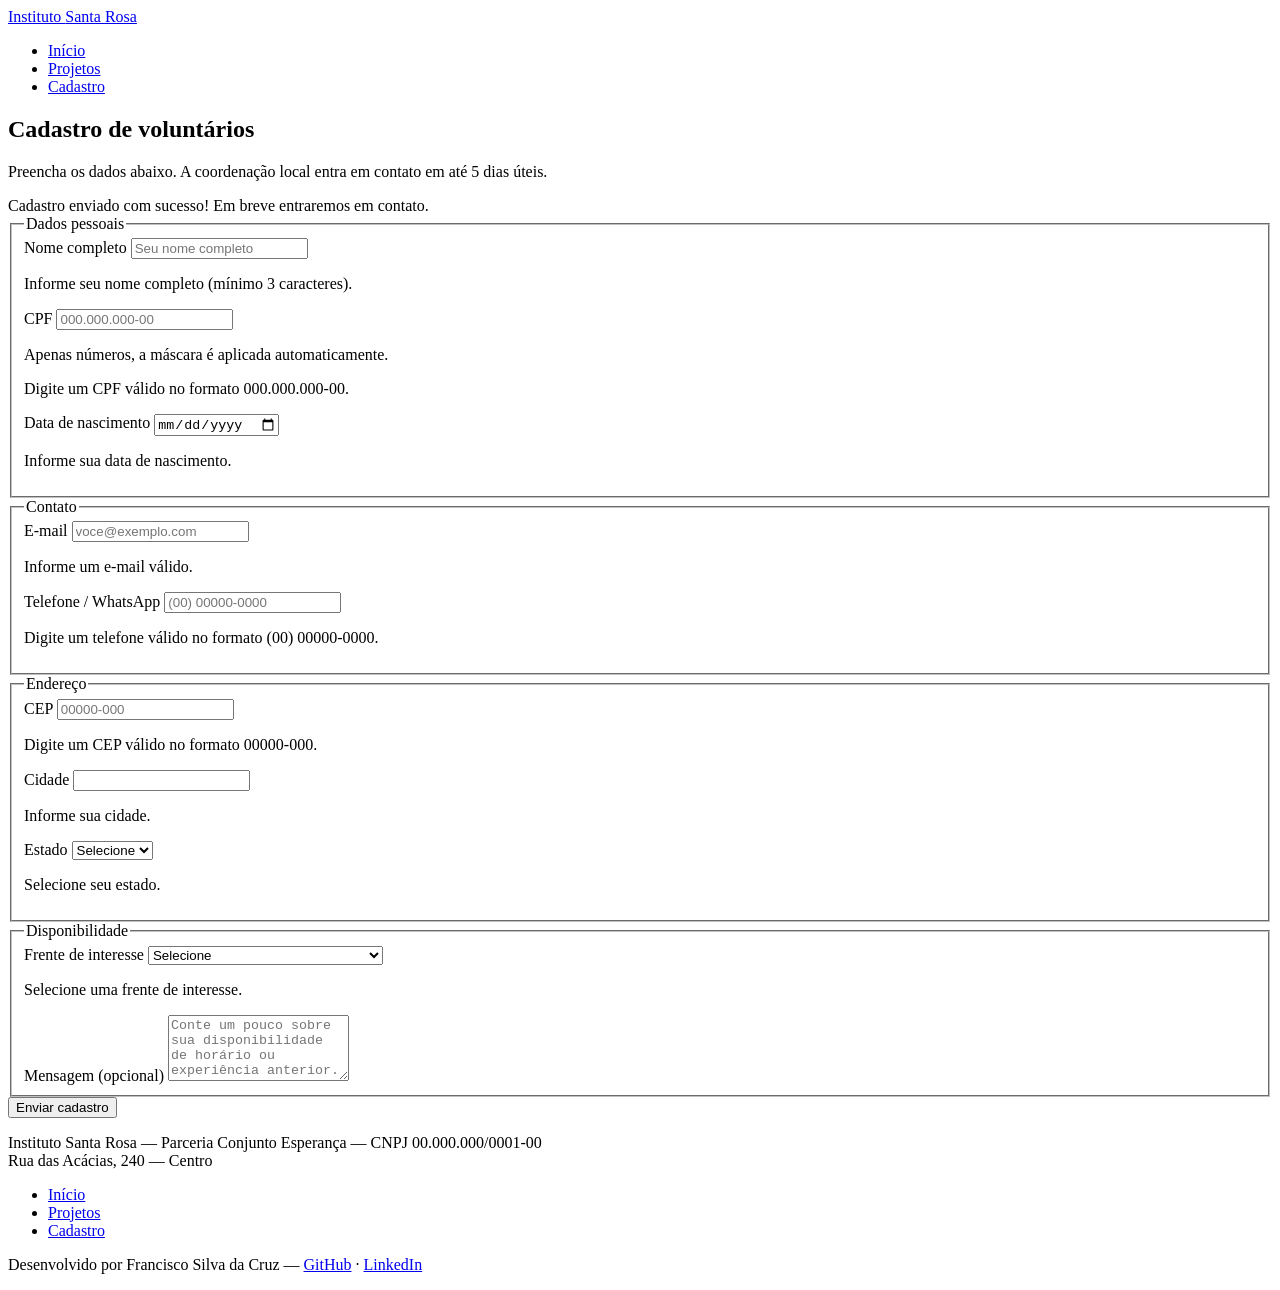
==== cadastro.html @ 95922c51 "Rename cadastro-1.html to cadastro.html" ====
<!DOCTYPE html>
<html lang="pt-BR">
<head>
<meta charset="UTF-8">
<meta name="viewport" content="width=device-width, initial-scale=1.0">
<title>Cadastro de voluntários — Instituto Santa Rosa</title>
<meta name="description" content="Cadastre-se como voluntário do Instituto Santa Rosa — Parceria Conjunto Esperança.">
<link rel="preconnect" href="https://fonts.googleapis.com">
<link href="https://fonts.googleapis.com/css2?family=Fraunces:ital,wght@0,500;0,600;1,500&family=Work+Sans:wght@400;500;600&display=swap" rel="stylesheet">
<link rel="stylesheet" href="style.css">
</head>
<body>

<header class="site-header">
  <div class="header-inner">
    <a href="index.html" class="brand">Instituto <span>Santa Rosa</span></a>
    <nav class="main-nav" aria-label="Navegação principal">
      <ul>
        <li><a href="index.html">Início</a></li>
        <li><a href="projetos.html">Projetos</a></li>
        <li><a href="cadastro.html" aria-current="page">Cadastro</a></li>
      </ul>
    </nav>
  </div>
</header>

<main>
  <section>
    <div class="wrap">
      <div class="section-head">
        <h2>Cadastro de voluntários</h2>
        <p>Preencha os dados abaixo. A coordenação local entra em contato em até 5 dias úteis.</p>
      </div>

      <div class="form-shell">

        <div class="form-status" id="form-status" role="status" aria-live="polite">
          Cadastro enviado com sucesso! Em breve entraremos em contato.
        </div>

        <form id="cadastro-form" novalidate>

          <fieldset>
            <legend>Dados pessoais</legend>

            <div class="field">
              <label for="nome">Nome completo</label>
              <input type="text" id="nome" name="nome" required minlength="3"
                     autocomplete="name" placeholder="Seu nome completo">
              <p class="error-msg">Informe seu nome completo (mínimo 3 caracteres).</p>
            </div>

            <div class="two-col">
              <div class="field">
                <label for="cpf">CPF</label>
                <input type="text" id="cpf" name="cpf" required inputmode="numeric"
                       placeholder="000.000.000-00" maxlength="14"
                       pattern="\d{3}\.\d{3}\.\d{3}-\d{2}" autocomplete="off">
                <p class="hint">Apenas números, a máscara é aplicada automaticamente.</p>
                <p class="error-msg">Digite um CPF válido no formato 000.000.000-00.</p>
              </div>

              <div class="field">
                <label for="nascimento">Data de nascimento</label>
                <input type="date" id="nascimento" name="nascimento" required
                       autocomplete="bday">
                <p class="error-msg">Informe sua data de nascimento.</p>
              </div>
            </div>
          </fieldset>

          <fieldset>
            <legend>Contato</legend>

            <div class="two-col">
              <div class="field">
                <label for="email">E-mail</label>
                <input type="email" id="email" name="email" required
                       autocomplete="email" placeholder="voce@exemplo.com">
                <p class="error-msg">Informe um e-mail válido.</p>
              </div>

              <div class="field">
                <label for="telefone">Telefone / WhatsApp</label>
                <input type="tel" id="telefone" name="telefone" required inputmode="numeric"
                       placeholder="(00) 00000-0000" maxlength="15"
                       pattern="\(\d{2}\) \d{4,5}-\d{4}" autocomplete="tel">
                <p class="error-msg">Digite um telefone válido no formato (00) 00000-0000.</p>
              </div>
            </div>
          </fieldset>

          <fieldset>
            <legend>Endereço</legend>

            <div class="field">
              <label for="cep">CEP</label>
              <input type="text" id="cep" name="cep" required inputmode="numeric"
                     placeholder="00000-000" maxlength="9"
                     pattern="\d{5}-\d{3}" autocomplete="postal-code">
              <p class="error-msg">Digite um CEP válido no formato 00000-000.</p>
            </div>

            <div class="two-col">
              <div class="field">
                <label for="cidade">Cidade</label>
                <input type="text" id="cidade" name="cidade" required
                       autocomplete="address-level2">
                <p class="error-msg">Informe sua cidade.</p>
              </div>

              <div class="field">
                <label for="estado">Estado</label>
                <select id="estado" name="estado" required autocomplete="address-level1">
                  <option value="">Selecione</option>
                  <option>AC</option><option>AL</option><option>AP</option><option>AM</option>
                  <option>BA</option><option>CE</option><option>DF</option><option>ES</option>
                  <option>GO</option><option>MA</option><option>MT</option><option>MS</option>
                  <option>MG</option><option>PA</option><option>PB</option><option>PR</option>
                  <option>PE</option><option>PI</option><option>RJ</option><option>RN</option>
                  <option>RS</option><option>RO</option><option>RR</option><option>SC</option>
                  <option>SP</option><option>SE</option><option>TO</option>
                </select>
                <p class="error-msg">Selecione seu estado.</p>
              </div>
            </div>
          </fieldset>

          <fieldset>
            <legend>Disponibilidade</legend>

            <div class="field">
              <label for="frente">Frente de interesse</label>
              <select id="frente" name="frente" required>
                <option value="">Selecione</option>
                <option>Educação — reforço escolar</option>
                <option>Alimentação — cozinha comunitária</option>
                <option>Geração de renda — oficinas</option>
                <option>Ainda não sei, quero orientação</option>
              </select>
              <p class="error-msg">Selecione uma frente de interesse.</p>
            </div>

            <div class="field">
              <label for="mensagem">Mensagem (opcional)</label>
              <textarea id="mensagem" name="mensagem" rows="4"
                        placeholder="Conte um pouco sobre sua disponibilidade de horário ou experiência anterior."></textarea>
            </div>
          </fieldset>

          <button type="submit" class="btn btn-primary">Enviar cadastro</button>
        </form>
      </div>
    </div>
  </section>
</main>

<footer class="site-footer">
  <div class="wrap footer-grid">
    <p>Instituto Santa Rosa — Parceria Conjunto Esperança — CNPJ 00.000.000/0001-00<br>Rua das Acácias, 240 — Centro</p>
    <nav aria-label="Navegação do rodapé">
      <ul>
        <li><a href="index.html">Início</a></li>
        <li><a href="projetos.html">Projetos</a></li>
        <li><a href="cadastro.html">Cadastro</a></li>
      </ul>
    </nav>
  </div>
  <div class="wrap">
    <p class="footer-credit">Desenvolvido por Francisco Silva da Cruz —
      <a href="https://github.com/francisco-cruz2?tab=repositories" target="_blank" rel="noopener noreferrer">GitHub</a> ·
      <a href="https://www.linkedin.com/in/francisco-silva-da-cruz-501581310" target="_blank" rel="noopener noreferrer">LinkedIn</a>
    </p>
  </div>
</footer>

<script src="script.js"></script>
</body>
</html>
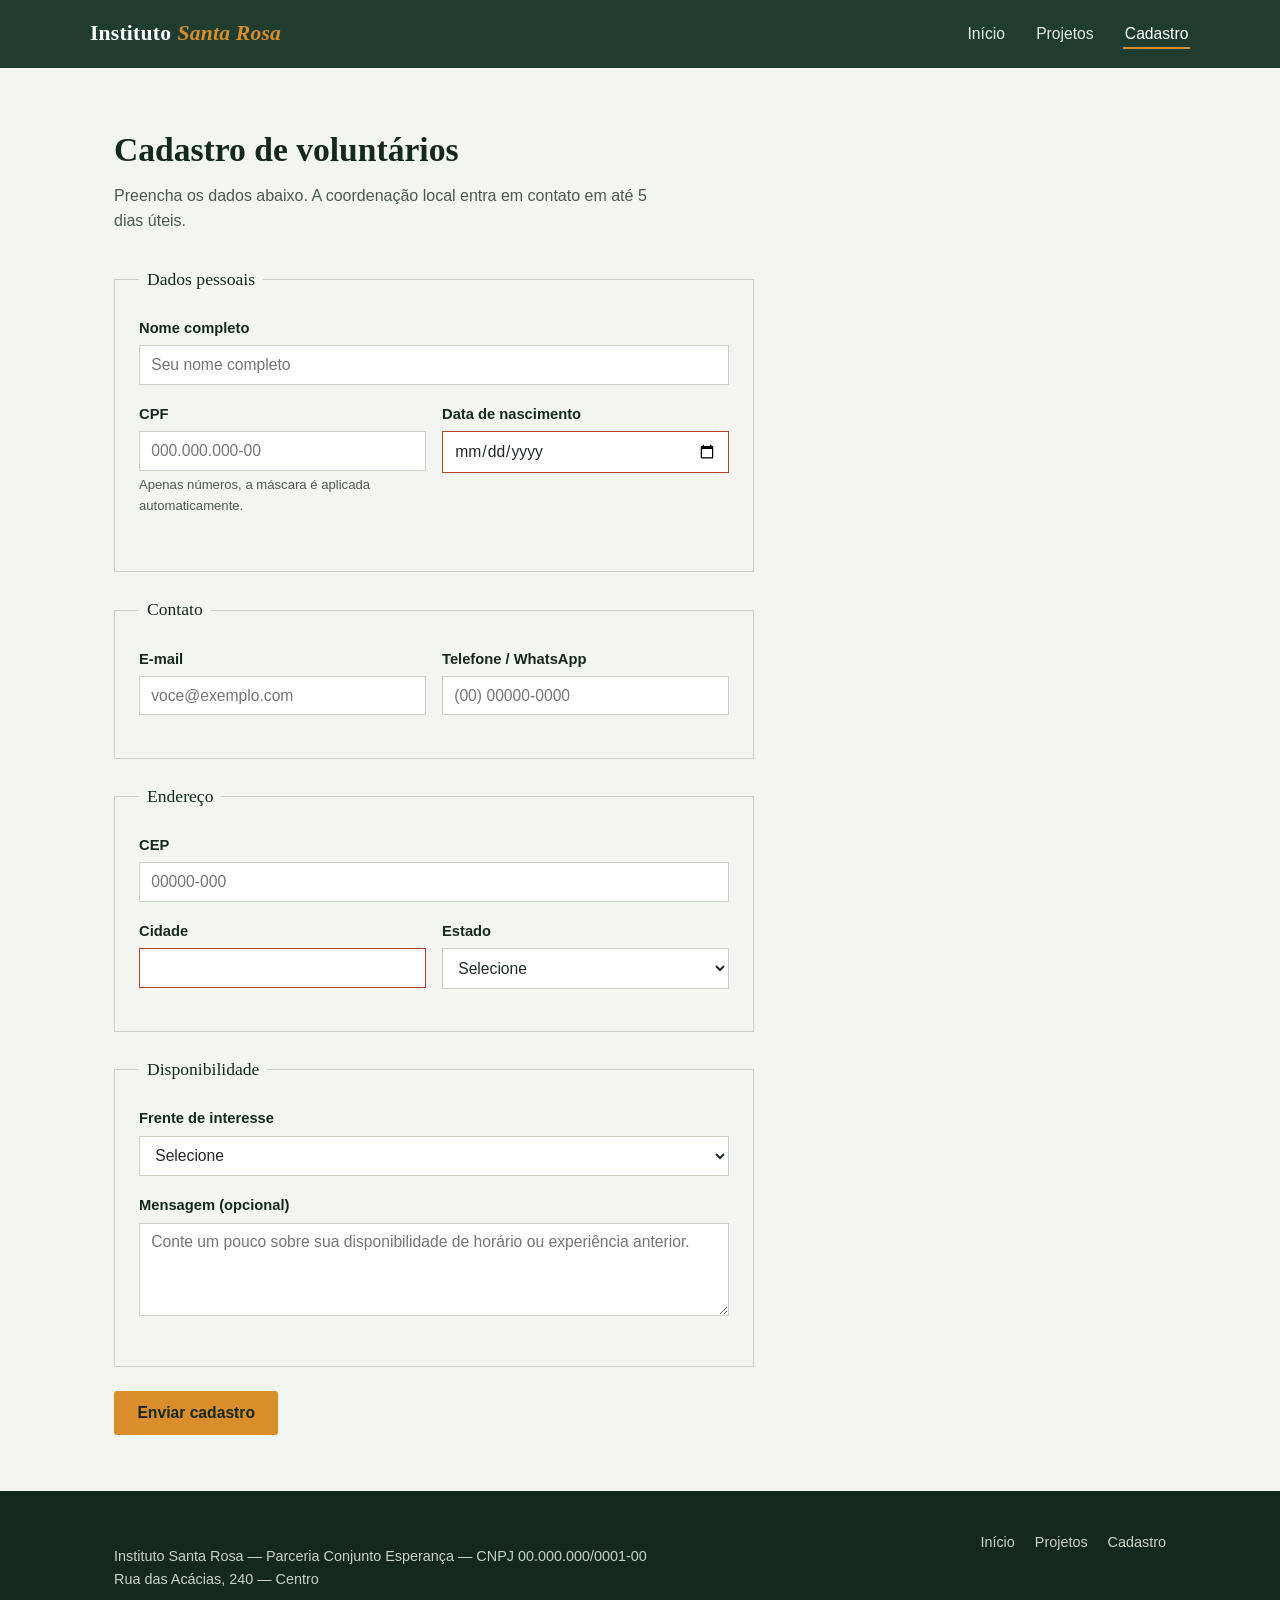
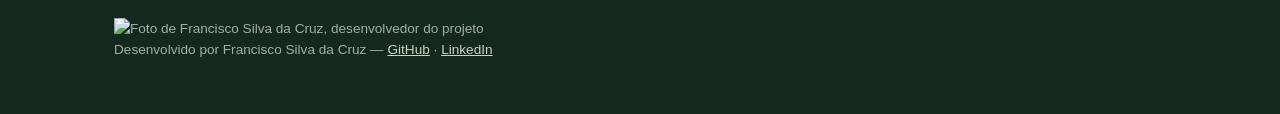
==== commit e857a8df: "Update cadastro.html" ====
--- a/cadastro.html
+++ b/cadastro.html
@@ -6,7 +6,7 @@
 <title>Cadastro de voluntários — Instituto Santa Rosa</title>
 <meta name="description" content="Cadastre-se como voluntário do Instituto Santa Rosa — Parceria Conjunto Esperança.">
 <link rel="preconnect" href="https://fonts.googleapis.com">
-<link href="https://fonts.googleapis.com/css2?family=Fraunces:ital,wght@0,500;0,600;1,500&family=Work+Sans:wght@400;500;600&display=swap" rel="stylesheet">
+<link href="https://fonts.googleapis.com/css2?family=Newsreader:ital,wght@0,500;0,600;1,500;1,600&family=Inter:wght@400;500;600;700&display=swap" rel="stylesheet">
 <link rel="stylesheet" href="style.css">
 </head>
 <body>
@@ -167,9 +167,12 @@
     </nav>
   </div>
   <div class="wrap">
-    <p class="footer-credit">Desenvolvido por Francisco Silva da Cruz —
-      <a href="https://github.com/francisco-cruz2?tab=repositories" target="_blank" rel="noopener noreferrer">GitHub</a> ·
-      <a href="https://www.linkedin.com/in/francisco-silva-da-cruz-501581310" target="_blank" rel="noopener noreferrer">LinkedIn</a>
+    <p class="footer-credit">
+      <img class="avatar" src="images/francisco-avatar.jpg" alt="Foto de Francisco Silva da Cruz, desenvolvedor do projeto">
+      <span>Desenvolvido por Francisco Silva da Cruz —
+        <a href="https://github.com/francisco-cruz2?tab=repositories" target="_blank" rel="noopener noreferrer">GitHub</a> ·
+        <a href="https://www.linkedin.com/in/francisco-silva-da-cruz-501581310" target="_blank" rel="noopener noreferrer">LinkedIn</a>
+      </span>
     </p>
   </div>
 </footer>
--- a/style.css
+++ b/style.css
@@ -0,0 +1,446 @@
+/* ================================
+   Instituto Santa Rosa — Parceria Conjunto Esperança — design tokens
+   ================================ */
+:root {
+  --forest: #1F3D2E;
+  --forest-deep: #14291E;
+  --ochre: #D98E2B;
+  --ochre-deep: #B5721B;
+  --paper: #F3F5EF;
+  --paper-card: #FFFFFF;
+  --ink: #1E2A22;
+  --ink-soft: #4A5A4F;
+  --line: #C9D3C4;
+
+  --font-display: "Fraunces", Georgia, serif;
+  --font-body: "Work Sans", -apple-system, BlinkMacSystemFont, sans-serif;
+
+  --measure: 62ch;
+}
+
+* { box-sizing: border-box; }
+
+html {
+  scroll-behavior: smooth;
+}
+
+body {
+  margin: 0;
+  background: var(--paper);
+  color: var(--ink);
+  font-family: var(--font-body);
+  line-height: 1.55;
+  -webkit-font-smoothing: antialiased;
+}
+
+img { max-width: 100%; display: block; }
+
+a { color: inherit; }
+
+/* Focus visibility */
+a:focus-visible,
+button:focus-visible,
+input:focus-visible,
+textarea:focus-visible,
+select:focus-visible {
+  outline: 3px solid var(--ochre);
+  outline-offset: 2px;
+}
+
+@media (prefers-reduced-motion: reduce) {
+  html { scroll-behavior: auto; }
+  * { animation: none !important; transition: none !important; }
+}
+
+/* ---------- Header / Nav ---------- */
+.site-header {
+  background: var(--forest);
+  color: #fff;
+  padding: 0 1.5rem;
+}
+
+.site-header .header-inner {
+  max-width: 1100px;
+  margin: 0 auto;
+  display: flex;
+  align-items: center;
+  justify-content: space-between;
+  min-height: 4.25rem;
+  flex-wrap: wrap;
+  gap: 0.75rem 1.5rem;
+}
+
+.brand {
+  font-family: var(--font-display);
+  font-weight: 600;
+  font-size: 1.35rem;
+  letter-spacing: 0.01em;
+  text-decoration: none;
+  color: #fff;
+  display: flex;
+  align-items: baseline;
+  gap: 0.4rem;
+}
+
+.brand span {
+  color: var(--ochre);
+  font-style: italic;
+}
+
+.main-nav ul {
+  list-style: none;
+  display: flex;
+  gap: 1.75rem;
+  margin: 0;
+  padding: 0;
+  flex-wrap: wrap;
+}
+
+.main-nav a {
+  text-decoration: none;
+  color: #E7EBE4;
+  font-size: 0.98rem;
+  padding: 0.35rem 0.1rem;
+  border-bottom: 2px solid transparent;
+}
+
+.main-nav a:hover,
+.main-nav a[aria-current="page"] {
+  color: #fff;
+  border-bottom-color: var(--ochre);
+}
+
+/* ---------- Layout helpers ---------- */
+main { display: block; }
+
+.wrap {
+  max-width: 1100px;
+  margin: 0 auto;
+  padding: 0 1.5rem;
+}
+
+section { padding: 3.5rem 0; }
+section + section { border-top: 1px solid var(--line); }
+
+.section-head {
+  max-width: var(--measure);
+  margin-bottom: 2rem;
+}
+
+.section-head h2 {
+  font-family: var(--font-display);
+  font-size: clamp(1.6rem, 3vw, 2.1rem);
+  margin: 0 0 0.5rem;
+  color: var(--forest-deep);
+}
+
+.section-head p {
+  color: var(--ink-soft);
+  margin: 0;
+}
+
+/* ---------- Hero ---------- */
+.hero {
+  padding: 4rem 0 3rem;
+  border-top: none;
+}
+
+.hero-grid {
+  display: grid;
+  grid-template-columns: 1.3fr 1fr;
+  gap: 3rem;
+  align-items: end;
+}
+
+.hero h1 {
+  font-family: var(--font-display);
+  font-size: clamp(2.2rem, 5vw, 3.4rem);
+  line-height: 1.08;
+  margin: 0 0 1.25rem;
+  color: var(--forest-deep);
+  max-width: 14ch;
+}
+
+.hero .lede {
+  max-width: var(--measure);
+  font-size: 1.1rem;
+  color: var(--ink-soft);
+  margin: 0 0 1.75rem;
+}
+
+.hero-actions {
+  display: flex;
+  gap: 1rem;
+  flex-wrap: wrap;
+}
+
+.stats {
+  display: grid;
+  gap: 1.5rem;
+  border-left: 1px solid var(--line);
+  padding-left: 2rem;
+}
+
+.stat b {
+  display: block;
+  font-family: var(--font-display);
+  font-size: 2.4rem;
+  color: var(--ochre-deep);
+  line-height: 1;
+}
+
+.stat span {
+  color: var(--ink-soft);
+  font-size: 0.92rem;
+}
+
+/* ---------- Buttons ---------- */
+.btn {
+  display: inline-block;
+  font-family: var(--font-body);
+  font-size: 0.98rem;
+  font-weight: 600;
+  padding: 0.75rem 1.4rem;
+  border-radius: 3px;
+  text-decoration: none;
+  border: 1px solid transparent;
+  cursor: pointer;
+}
+
+.btn-primary {
+  background: var(--ochre);
+  color: var(--forest-deep);
+}
+.btn-primary:hover { background: var(--ochre-deep); color: #fff; }
+
+.btn-outline {
+  background: transparent;
+  color: var(--forest-deep);
+  border-color: var(--forest-deep);
+}
+.btn-outline:hover { background: var(--forest-deep); color: #fff; }
+
+/* ---------- Cards / articles ---------- */
+.institutional-img,
+picture:has(.institutional-img) {
+  width: 100%;
+  max-height: 360px;
+  object-fit: cover;
+  border: 1px solid var(--line);
+  margin-bottom: 2rem;
+  display: block;
+}
+
+.card-grid {
+  display: grid;
+  grid-template-columns: repeat(3, 1fr);
+  gap: 1.5rem;
+}
+
+.card {
+  background: var(--paper-card);
+  border: 1px solid var(--line);
+  padding: 1.5rem;
+}
+
+.card h3 {
+  font-family: var(--font-display);
+  font-size: 1.2rem;
+  margin: 0 0 0.5rem;
+  color: var(--forest-deep);
+}
+
+.card p { color: var(--ink-soft); margin: 0; }
+
+.card .tag {
+  display: inline-block;
+  font-size: 0.78rem;
+  color: var(--forest);
+  background: #E7EEE3;
+  border: 1px solid var(--line);
+  padding: 0.15rem 0.55rem;
+  margin-bottom: 0.75rem;
+}
+
+/* ---------- Steps (genuine sequence) ---------- */
+.steps {
+  list-style: none;
+  margin: 0;
+  padding: 0;
+  display: grid;
+  gap: 1.25rem;
+}
+
+.steps li {
+  display: grid;
+  grid-template-columns: 2.75rem 1fr;
+  gap: 1rem;
+  align-items: start;
+}
+
+.steps .num {
+  font-family: var(--font-display);
+  font-size: 1.6rem;
+  color: var(--ochre-deep);
+  border-bottom: 2px solid var(--ochre);
+  text-align: right;
+}
+
+.steps h3 {
+  margin: 0 0 0.25rem;
+  font-size: 1.05rem;
+  color: var(--forest-deep);
+}
+.steps p { margin: 0; color: var(--ink-soft); }
+
+/* ---------- Project detail blocks ---------- */
+.project {
+  display: grid;
+  grid-template-columns: 1fr 1.4fr;
+  gap: 2rem;
+  padding: 2rem 0;
+}
+
+.project + .project { border-top: 1px solid var(--line); }
+
+.project .meta {
+  color: var(--ink-soft);
+  font-size: 0.92rem;
+}
+
+.project h3 {
+  font-family: var(--font-display);
+  font-size: 1.4rem;
+  margin: 0 0 0.4rem;
+  color: var(--forest-deep);
+}
+
+.project ul {
+  margin: 0.75rem 0 0;
+  padding-left: 1.1rem;
+  color: var(--ink-soft);
+}
+
+/* ---------- Forms ---------- */
+.form-shell {
+  max-width: 640px;
+}
+
+fieldset {
+  border: 1px solid var(--line);
+  padding: 1.5rem;
+  margin: 0 0 1.5rem;
+}
+
+legend {
+  font-family: var(--font-display);
+  padding: 0 0.5rem;
+  color: var(--forest-deep);
+  font-size: 1.1rem;
+}
+
+.field {
+  margin-bottom: 1.15rem;
+}
+
+.field label {
+  display: block;
+  font-size: 0.92rem;
+  font-weight: 600;
+  margin-bottom: 0.35rem;
+  color: var(--forest-deep);
+}
+
+.field .hint {
+  font-size: 0.82rem;
+  color: var(--ink-soft);
+  margin-top: 0.3rem;
+}
+
+input, select, textarea {
+  width: 100%;
+  font-family: var(--font-body);
+  font-size: 0.98rem;
+  padding: 0.6rem 0.7rem;
+  border: 1px solid var(--line);
+  background: #fff;
+  color: var(--ink);
+}
+
+.two-col {
+  display: grid;
+  grid-template-columns: 1fr 1fr;
+  gap: 1rem;
+}
+
+/* native validity styling */
+input:invalid:not(:placeholder-shown) {
+  border-color: #B5432B;
+}
+input:valid:not(:placeholder-shown) {
+  border-color: var(--forest);
+}
+
+.field .error-msg {
+  display: none;
+  color: #8C3A24;
+  font-size: 0.82rem;
+  margin-top: 0.3rem;
+}
+.field.show-error .error-msg { display: block; }
+.field.show-error input { border-color: #8C3A24; }
+
+.form-status {
+  border: 1px solid var(--forest);
+  background: #E7EEE3;
+  color: var(--forest-deep);
+  padding: 1rem 1.25rem;
+  margin-bottom: 1.5rem;
+  display: none;
+}
+.form-status.visible { display: block; }
+
+/* ---------- Footer ---------- */
+.site-footer {
+  background: var(--forest-deep);
+  color: #C9D3C4;
+  padding: 2.5rem 0;
+  font-size: 0.9rem;
+}
+
+.footer-grid {
+  display: flex;
+  justify-content: space-between;
+  flex-wrap: wrap;
+  gap: 1.5rem;
+}
+
+.footer-grid nav ul {
+  list-style: none;
+  padding: 0;
+  margin: 0;
+  display: flex;
+  gap: 1.25rem;
+  flex-wrap: wrap;
+}
+
+.footer-grid a { text-decoration: none; color: #C9D3C4; }
+.footer-grid a:hover { color: #fff; }
+.footer-grid address { font-style: normal; }
+
+.footer-credit {
+  font-size: 0.85rem;
+  color: #9FB0A2;
+}
+.footer-credit a { color: #C9D3C4; text-decoration: underline; }
+.footer-credit a:hover { color: #fff; }
+
+/* ---------- Responsive ---------- */
+@media (max-width: 780px) {
+  .hero-grid { grid-template-columns: 1fr; }
+  .stats { border-left: none; padding-left: 0; border-top: 1px solid var(--line); padding-top: 1.5rem; }
+  .card-grid { grid-template-columns: 1fr; }
+  .project { grid-template-columns: 1fr; }
+  .two-col { grid-template-columns: 1fr; }
+  .main-nav ul { gap: 1.1rem; }
+}
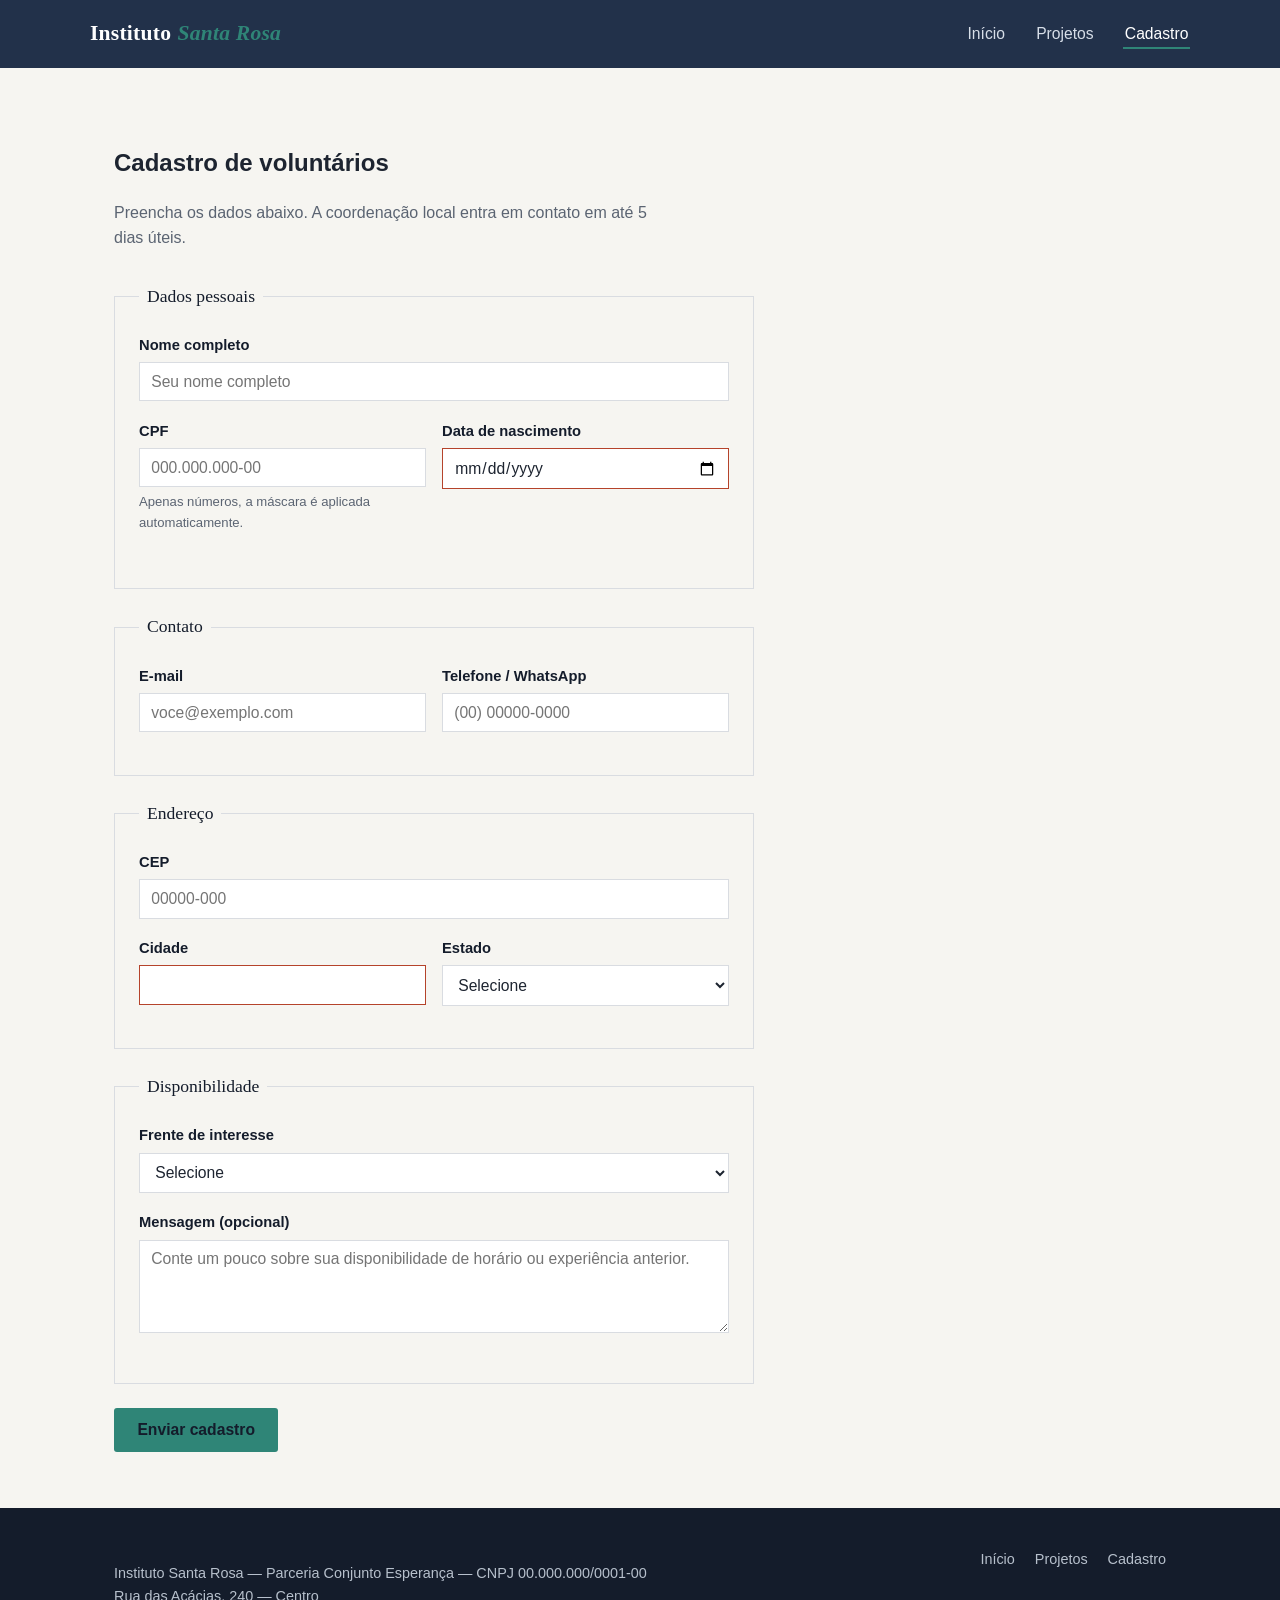
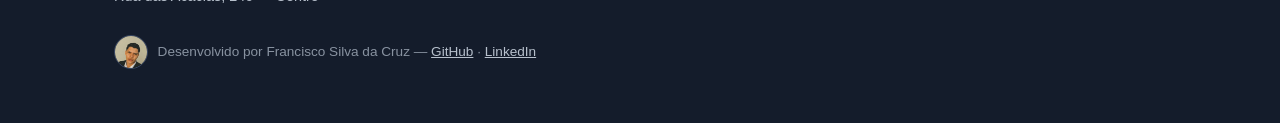
==== commit 07786e2c: "Update cadastro.html" ====
--- a/cadastro.html
+++ b/cadastro.html
@@ -28,7 +28,7 @@
   <section>
     <div class="wrap">
       <div class="section-head">
-        <h2>Cadastro de voluntários</h2>
+        <h1>Cadastro de voluntários</h1>
         <p>Preencha os dados abaixo. A coordenação local entra em contato em até 5 dias úteis.</p>
       </div>
 
--- a/style.css
+++ b/style.css
@@ -2,18 +2,18 @@
    Instituto Santa Rosa — Parceria Conjunto Esperança — design tokens
    ================================ */
 :root {
-  --forest: #1F3D2E;
-  --forest-deep: #14291E;
-  --ochre: #D98E2B;
-  --ochre-deep: #B5721B;
-  --paper: #F3F5EF;
+  --forest: #22314A;
+  --forest-deep: #141C2B;
+  --ochre: #2F8577;
+  --ochre-deep: #1F6155;
+  --paper: #F6F5F1;
   --paper-card: #FFFFFF;
-  --ink: #1E2A22;
-  --ink-soft: #4A5A4F;
-  --line: #C9D3C4;
-
-  --font-display: "Fraunces", Georgia, serif;
-  --font-body: "Work Sans", -apple-system, BlinkMacSystemFont, sans-serif;
+  --ink: #1D2430;
+  --ink-soft: #5B6472;
+  --line: #D9DCE1;
+
+  --font-display: "Newsreader", Georgia, serif;
+  --font-body: "Inter", -apple-system, BlinkMacSystemFont, sans-serif;
 
   --measure: 62ch;
 }
@@ -98,7 +98,7 @@
 
 .main-nav a {
   text-decoration: none;
-  color: #E7EBE4;
+  color: #D7DEE8;
   font-size: 0.98rem;
   padding: 0.35rem 0.1rem;
   border-bottom: 2px solid transparent;
@@ -154,6 +154,8 @@
 
 .hero h1 {
   font-family: var(--font-display);
+  font-style: italic;
+  font-weight: 500;
   font-size: clamp(2.2rem, 5vw, 3.4rem);
   line-height: 1.08;
   margin: 0 0 1.25rem;
@@ -256,7 +258,7 @@
   display: inline-block;
   font-size: 0.78rem;
   color: var(--forest);
-  background: #E7EEE3;
+  background: #E3EFEC;
   border: 1px solid var(--line);
   padding: 0.15rem 0.55rem;
   margin-bottom: 0.75rem;
@@ -392,7 +394,7 @@
 
 .form-status {
   border: 1px solid var(--forest);
-  background: #E7EEE3;
+  background: #E3EFEC;
   color: var(--forest-deep);
   padding: 1rem 1.25rem;
   margin-bottom: 1.5rem;
@@ -403,7 +405,7 @@
 /* ---------- Footer ---------- */
 .site-footer {
   background: var(--forest-deep);
-  color: #C9D3C4;
+  color: #B7C0CC;
   padding: 2.5rem 0;
   font-size: 0.9rem;
 }
@@ -424,16 +426,28 @@
   flex-wrap: wrap;
 }
 
-.footer-grid a { text-decoration: none; color: #C9D3C4; }
+.footer-grid a { text-decoration: none; color: #B7C0CC; }
 .footer-grid a:hover { color: #fff; }
 .footer-grid address { font-style: normal; }
 
 .footer-credit {
   font-size: 0.85rem;
-  color: #9FB0A2;
-}
-.footer-credit a { color: #C9D3C4; text-decoration: underline; }
+  color: #8892A0;
+  display: flex;
+  align-items: center;
+  gap: 0.6rem;
+}
+.footer-credit a { color: #B7C0CC; text-decoration: underline; }
 .footer-credit a:hover { color: #fff; }
+
+.footer-credit .avatar {
+  width: 34px;
+  height: 34px;
+  border-radius: 50%;
+  object-fit: cover;
+  border: 1px solid #3A4863;
+  flex-shrink: 0;
+}
 
 /* ---------- Responsive ---------- */
 @media (max-width: 780px) {
